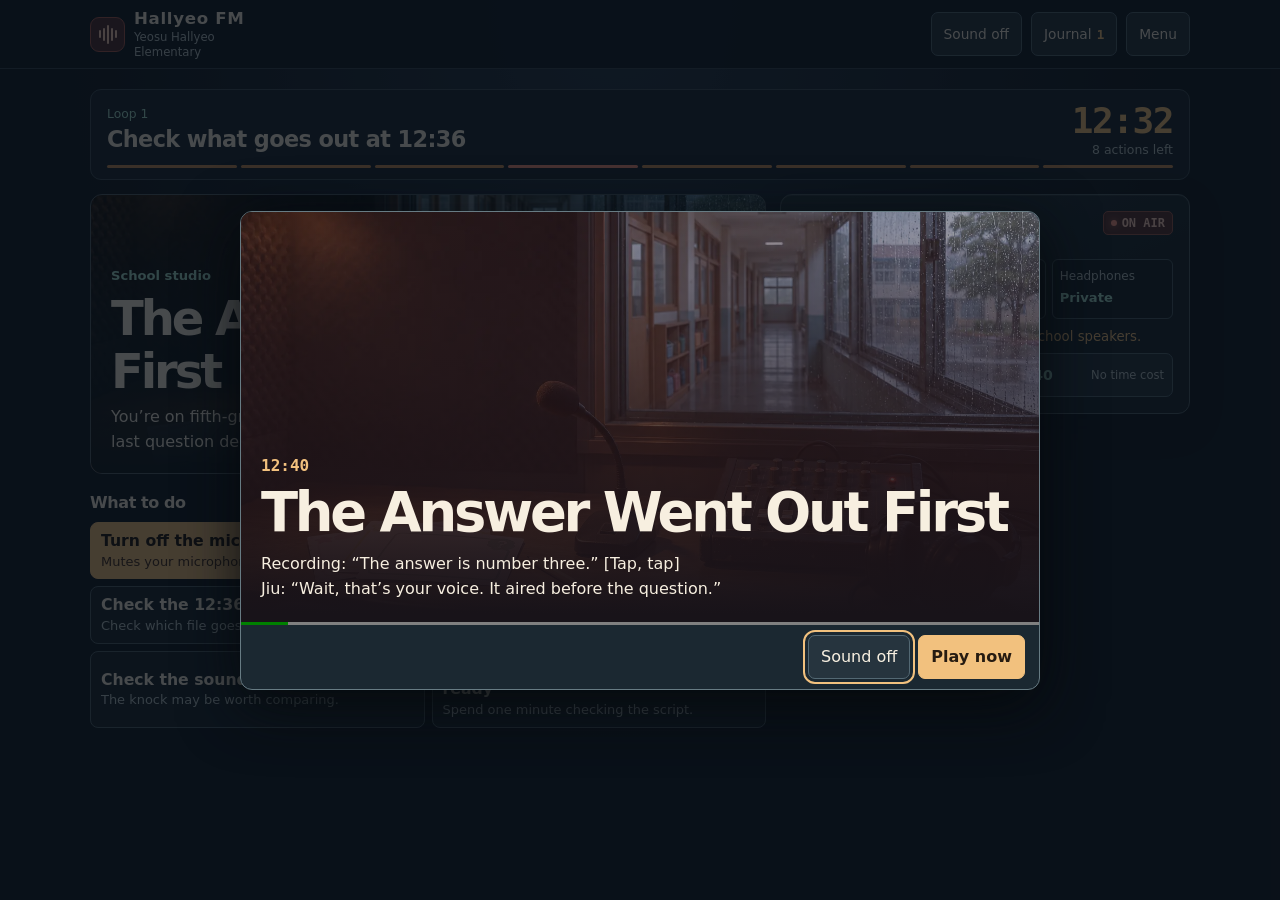
==== en/index.html @ 0b959f5b "Label the backup solving and grading scenes as standby" ====
<!doctype html>
<html lang="en">
<head>
  <meta charset="utf-8">
  <meta name="viewport" content="width=device-width, initial-scale=1">
  <title>Hallyeo FM, The Answer Went Out First</title>
  <meta name="description" content="Rewind eight minutes in the Yeosu Hallyeo Elementary studio and rescue the school quiz final.">
  <meta property="og:type" content="website">
  <meta property="og:title" content="Hallyeo FM, The Answer Went Out First">
  <meta property="og:description" content="Your mic is off. Your voice just gave the school the answer. Rewind eight minutes to fix the final.">
  <meta property="og:url" content="https://eight-minutes-to-air.asdad123asd.chatgpt.site/en/">
  <meta property="og:image" content="https://eight-minutes-to-air.asdad123asd.chatgpt.site/media/school-studio.webp">
  <meta property="og:image:alt" content="A school broadcast desk on a rainy afternoon.">
  <meta name="twitter:card" content="summary_large_image">
  <meta name="theme-color" content="#111a21">
  <link rel="stylesheet" href="../school.css?v=11">
  <script>window.location.replace('../?lang=en');</script>
</head>
<body>
  <main class="shell game">
    <h1>Hallyeo FM, The Answer Went Out First</h1>
    <p><a href="../?lang=en">Play in English</a></p>
  </main>
</body>
</html>
---- school.css ----
:root {
  color-scheme: dark;
  --bg: #111a21;
  --panel: #1b2730;
  --deep: #132027;
  --line: #40515a;
  --paper: #f7efe0;
  --muted: #b9c6c8;
  --mint: #a7e3d2;
  --gold: #f2c17e;
  --red: #ff9b87;
  --mono: ui-monospace, Consolas, monospace;
  font-family: system-ui, "Malgun Gothic", sans-serif;
  background: var(--bg);
  color: var(--paper);
}
* { box-sizing: border-box; }
[hidden] { display: none !important; }
body { margin: 0; min-width: 280px; min-height: 100vh; background: radial-gradient(ellipse at 48% 0, #263748 0, #121a22 58%); }
p, h1, h2, h3 { margin: 0; }
p { line-height: 1.55; overflow-wrap: anywhere; }
button, summary, a { -webkit-tap-highlight-color: transparent; }
button { color: inherit; font: inherit; cursor: pointer; touch-action: manipulation; }
button:focus-visible, summary:focus-visible, a:focus-visible { outline: 2px solid var(--gold); outline-offset: 3px; }
button:disabled { cursor: default; opacity: .48; }
.shell { width: min(1100px, calc(100% - 44px)); margin-inline: auto; }
.topbar { border-bottom: 1px solid #344651; background: #111b24ed; }
.topbar-inner { min-height: 68px; display: flex; justify-content: space-between; align-items: center; column-gap: 12px; }
.brand, .tools { display: flex; align-items: center; gap: 9px; }
.brand { min-width: 0; }
.brand strong, .brand > div > span { display: block; }
.brand strong { font-size: 1.04rem; letter-spacing: .04em; }
.brand > div > span { color: var(--muted); font-size: .73rem; margin-top: 2px; line-height: 1.2; }
.brand-icon { display: flex; flex: 0 0 35px; height: 35px; align-items: center; justify-content: center; gap: 2px; border: 1px solid #a85b51; border-radius: 9px; background: #4e2e31; color: #ffd1bc; }
.brand-icon i { width: 2px; border-radius: 2px; height: 8px; background: currentColor; }
.brand-icon i:nth-child(2), .brand-icon i:nth-child(4) { height: 13px; }
.brand-icon i:nth-child(3) { height: 19px; }
.utility, .primary, .listen { border: 1px solid #536873; border-radius: 7px; background: #26343e; min-height: 44px; padding: 7px 12px; }
.primary { background: var(--gold); color: #261b11; border-color: var(--gold); font-weight: 750; }
.utility:hover, .listen:hover { background: #344750; }
.primary:hover { background: #ffdb9e; }
.tools .utility { white-space: nowrap; font-size: .86rem; }
.journal-button { display: flex; align-items: center; gap: 5px; }
.count { color: var(--gold); font: 700 .79rem var(--mono); }
.menu { position: relative; }
.menu summary { list-style: none; display: flex; justify-content: center; align-items: center; cursor: pointer; }
.menu summary::-webkit-details-marker { display: none; }
.menu-items { position: absolute; z-index: 3; top: calc(100% + 5px); right: 0; display: grid; min-width: max-content; gap: 5px; padding: 6px; border: 1px solid var(--line); border-radius: 8px; background: var(--deep); box-shadow: 0 12px 30px #05090db5; }
main { padding-block: 20px 36px; }
.hud { display: grid; grid-template-columns: minmax(0, 1fr) auto; gap: 8px 20px; align-items: center; margin-bottom: 14px; padding: 13px 16px 11px; border: 1px solid var(--line); border-radius: 11px; background: #1b2731; }
.hud-meta { margin-bottom: 3px; display: flex; flex-wrap: wrap; gap: 3px 9px; color: var(--mint); font-size: .77rem; line-height: 1.3; }
#memory { color: var(--gold); }
#mission { font-size: clamp(1.05rem, 2.4vw, 1.4rem); line-height: 1.28; letter-spacing: -.028em; }
.clock-face { display: grid; justify-items: end; gap: 3px; color: var(--muted); font-size: .78rem; white-space: nowrap; }
#clock { font: 800 clamp(1.65rem, 3.6vw, 2.25rem)/1 var(--mono); letter-spacing: -.04em; color: var(--gold); }
body[data-urgent="true"] #clock { color: var(--red); }
.track { grid-column: 1 / -1; display: grid; grid-template-columns: repeat(8, 1fr); gap: 4px; }
.track i { height: 3px; border-radius: 2px; background: #344652; }
.track .remaining { background: #c8905a; }
.track .deadline { background: #f2917b; }
.loop-goals { margin-bottom: 14px; padding: 10px 12px; border: 1px solid var(--line); border-radius: 10px; background: var(--panel); }
.goals-header { display: flex; flex-wrap: wrap; align-items: baseline; justify-content: space-between; gap: 3px 10px; margin-bottom: 6px; }
.goals-header h2 { font-size: 1rem; }
#goal-recommended { color: var(--gold); font-size: .82rem; }
.goal-actions { display: grid; grid-template-columns: repeat(3, minmax(0, 1fr)); gap: 6px; }
.goal-actions button { padding-inline: 6px; font-size: .9rem; line-height: 1.3; overflow-wrap: anywhere; }
.goal-actions button:is([aria-pressed="true"], [data-suggested="true"]) { border-color: var(--gold); color: var(--gold); }
.goal-actions button[aria-pressed="true"] { background: #493b28; font-weight: 720; }
#goal-tip { margin-top: 6px; color: var(--mint); font-size: .86rem; }
.play-grid { display: grid; grid-template-columns: minmax(0, 1.65fr) minmax(0, 1fr); grid-template-areas: "scene console" "choices console" "history history"; gap: 14px; align-items: start; }
.scene { grid-area: scene; display: flex; min-height: 280px; align-items: end; position: relative; isolation: isolate; overflow: hidden; border: 1px solid #53626a; border-radius: 12px; background: #273d47 url("./media/school-studio.webp") center 55% / cover; }
.scene::before, .intro-view::before { content: ""; position: absolute; inset: 0; z-index: -1; background: linear-gradient(0deg, #111a20 1%, #111a20e8 19%, #141f269a 49%, #0b172433 85%); }
.scene[data-room="hall"] { background-position: 82% 22%; }
.scene[data-room="hall"]::before { background: linear-gradient(0deg, #16272f 12%, #163443bb 60%, #243e4b4d); }
.scene-inner { width: 100%; padding: 18px 20px; }
.scene-meta { display: flex; flex-wrap: wrap; align-items: center; justify-content: space-between; gap: 4px 8px; }
#place { color: var(--mint); font-size: .82rem; font-weight: 680; }
.public-score { display: flex; flex-wrap: wrap; align-items: baseline; gap: 2px 6px; }
.public-score span { color: var(--muted); font-size: .75rem; }
#scoreboard { flex: 0 0 auto; color: var(--gold); font: 700 .8rem/1.3 var(--mono); }
#public-score-pending, #rewind-hint { margin-top: 3px; color: var(--gold); font-size: .82rem; line-height: 1.35; }
#game-title { font-size: clamp(1.6rem, 4vw, 3rem); line-height: 1.1; letter-spacing: -.064em; margin-block: 5px 8px; }
#scene-line { max-width: 60ch; color: #f1eade; }
.pre-broadcast-line { max-width: 62ch; margin-top: 6px; padding-inline-start: 8px; border-inline-start: 2px solid var(--mint); color: var(--mint); font-size: .88rem; }
.console { grid-area: console; padding: 16px; border: 1px solid #506169; border-radius: 12px; background: linear-gradient(153deg, #26363e, #1a272f 62%); box-shadow: inset 0 1px 0 #ffffff12, 0 12px 35px #080d152e; }
.console-head { display: flex; justify-content: space-between; align-items: start; gap: 8px; padding-bottom: 11px; }
.console h2, .choices h2 { font-size: 1rem; letter-spacing: -.025em; }
#console-status { color: var(--muted); margin-top: 2px; font-size: .78rem; line-height: 1.25; }
.air-label { color: #ffd0bf; border: 1px solid #9a5b51; background: #573333; display: flex; align-items: center; gap: 5px; border-radius: 5px; padding: 4px 7px; font: 700 .75rem var(--mono); white-space: nowrap; }
.air-label i { width: 6px; height: 6px; border-radius: 50%; background: #ff9b87; box-shadow: 0 0 7px #ffa18a91; }
.air-label[data-held="true"] { color: var(--muted); border-color: var(--line); background: var(--deep); }
.air-label[data-held="true"] i { background: #7a888c; box-shadow: none; }
.air-label[data-mode="standby"] { color: var(--gold); border-color: #87694b; background: #3d3127; }
.air-label[data-mode="standby"] i { background: var(--gold); }
.channels { display: grid; grid-template-columns: repeat(3, minmax(0, 1fr)); gap: 6px; }
.channel { display: grid; gap: 4px; padding: 9px 7px; min-height: 60px; border: 1px solid #4b6069; border-radius: 6px; background: #17232b; overflow-wrap: anywhere; }
.channel span { color: var(--muted); font-size: .75rem; }
.channel strong { font-size: .82rem; color: var(--mint); line-height: 1.2; }
.channel[data-state="off"] strong { color: #c3cdd0; }
.channel[data-state="live"] { border-color: #f18b76; background: #412a2d; }
.channel[data-state="live"] strong { color: #ffd0c1; }
.cue { margin-block: 9px 7px; color: var(--gold); font-size: .83rem; line-height: 1.35; }
body[data-incident="true"] .cue { color: var(--red); }
.listen { display: grid; width: 100%; grid-template-columns: auto minmax(0, 1fr) auto; align-items: center; text-align: left; gap: 6px; min-height: 44px; color: var(--mint); font-weight: 670; font-size: .88rem; padding-inline: 8px; }
.listen small { color: var(--muted); font-size: .72rem; white-space: nowrap; font-weight: 400; }
.play-symbol { font-size: .69rem; }
.monitor-caption { color: var(--paper); font-size: .87rem; margin-top: 7px; padding: 7px; border-inline-start: 2px solid var(--mint); background: #17232b; white-space: pre-line; }
.monitor-origin { color: var(--gold); margin-top: 6px; padding-inline: 7px; font-size: .82rem; }
.excerpt { width: 100%; margin-top: 6px; color: var(--gold); text-align: left; font-weight: 680; }
.play-step { grid-area: choices; display: grid; gap: 8px; min-width: 0; }
.swap-brief { padding: 10px; border: 1px solid #6c9c8d; border-radius: 9px; background: var(--panel); }
.swap-brief h2 { font-size: 1rem; }
.swap-files { display: grid; grid-template-columns: repeat(2, minmax(0, 1fr)); gap: 6px; list-style: none; margin: 7px 0; padding: 0; }
.swap-files li { display: grid; gap: 3px; padding: 6px 8px; border: 1px solid var(--line); border-radius: 6px; background: var(--deep); font-size: .87rem; }
.swap-files span { color: var(--muted); font-size: .8rem; }
.swap-files li + li { border-color: #6c9c8d; color: var(--mint); }
.answer-cards, .classrooms { padding: 10px; border: 1px solid var(--line); border-radius: 9px; background: var(--panel); }
.answer-cards h2, .classrooms h2 { margin: 0 0 6px; font-size: .96rem; }
.classroom-list { display: grid; grid-template-columns: repeat(2, minmax(0, 1fr)); gap: 6px; list-style: none; margin: 0; padding: 0; }
.classroom-list li { display: grid; gap: 2px; padding: 6px 8px; border: 1px solid var(--line); border-radius: 6px; background: var(--deep); font-size: .86rem; }
.classroom-list li[data-state="accepted"] { border-color: #6c9c8d; }
.classroom-list li[data-state="accepted"] strong { color: var(--mint); }
#blue-classroom span { color: #a6d8f5; }
#yellow-classroom span { color: var(--gold); }
#classrooms-line { margin-top: 6px; color: var(--muted); font-size: .87rem; }
#blue-announcement span { color: #a6d8f5; }
#yellow-announcement span { color: var(--gold); }
#announcement-line { margin-top: 6px; color: var(--mint); font-size: .87rem; }
.score-slip { display: grid; grid-template-columns: minmax(0, 1fr) auto; gap: 4px 8px; margin: 8px 0 0; padding: 6px 8px; border-inline-start: 2px solid var(--gold); background: var(--deep); font-size: .82rem; }
.score-slip dd { margin: 0; font-weight: 700; }
#private-score { color: var(--gold); }
#pending-public-score { color: var(--muted); }
#grade-question { color: var(--paper); font-size: .9rem; }
#grade-prompt { margin: 3px 0 7px; color: var(--gold); font-size: .8rem; }
#grade-feedback:not(:empty) { margin-top: 7px; color: var(--gold); font-size: .83rem; }
#answer-list { display: grid; grid-template-columns: repeat(2, minmax(0, 1fr)); gap: 6px; margin: 0; padding: 0; list-style: none; }
.answer-card { display: grid; gap: 2px; padding: 6px 8px; border-radius: 6px; border: 1px solid var(--line); background: var(--deep); }
.answer-cards[data-grading="true"] .answer-card { padding: 0; border: 0; }
.answer-select { display: grid; gap: 3px; align-content: center; min-height: 54px; padding: 7px 8px; text-align: left; border: 1px solid #768d97; border-radius: 6px; background: var(--deep); }
.answer-select:hover { background: #334952; border-color: var(--gold); }
.answer-team, .answer-mark { font-size: .76rem; line-height: 1.25; }
.answer-team { color: var(--muted); }
.answer-card[data-team="blue"] .answer-team { color: #a6d8f5; }
.answer-card[data-team="yellow"] .answer-team { color: var(--gold); }
.answer-card[data-correct="true"] .answer-mark { color: var(--mint); }
.answer-option { font-size: .9rem; line-height: 1.3; overflow-wrap: anywhere; }
.action-heading { display: flex; align-items: center; justify-content: space-between; gap: 6px; min-height: 34px; padding-bottom: 5px; }
.action-heading .small { min-height: 44px; padding-block: 3px; font-size: .81rem; }
#backup-deadline-note { margin-bottom: 8px; color: var(--gold); font-size: .87rem; line-height: 1.35; }
body[data-backup-deadline="true"] #choices-heading { color: var(--gold); }
body[data-backup-deadline="true"] [data-action="hold"] { grid-column: 1 / -1; }
.actions { display: grid; grid-template-columns: 1fr 1fr; gap: 7px; }
.action { min-width: 0; min-height: 54px; display: flex; flex-direction: column; justify-content: center; gap: 3px; align-items: stretch; padding: 8px 10px; text-align: left; border: 1px solid #50636b; border-radius: 8px; background: var(--panel); }
.action:hover { background: #2d414c; }
.action[data-primary="true"] { grid-column: 1 / -1; color: #201710; border-color: var(--gold); background: var(--gold); }
.action[data-primary="true"]:hover { background: #ffdb9e; }
.action-top { display: flex; justify-content: space-between; align-items: center; column-gap: 8px; line-height: 1.25; }
.action-top strong { font-size: .98rem; min-width: 0; }
.action small { white-space: nowrap; color: var(--muted); font: .73rem var(--mono); }
.action-detail { color: var(--muted); font-size: .81rem; line-height: 1.3; }
.action[data-primary="true"] :is(small, .action-detail) { color: #452e20; }
.history { grid-area: history; border-top: 1px solid var(--line); color: var(--muted); }
.history summary { cursor: pointer; padding-block: 12px; }
.history ol, .review-list { padding: 0; margin: 0; list-style: none; }
.history li, .review-list li { display: flex; gap: 9px; padding: 7px 0; align-items: baseline; border-bottom: 1px solid #344952; }
.history time, .review-list time { color: var(--gold); font: .83rem var(--mono); white-space: nowrap; }
.ending { border: 1px solid #62706b; border-radius: 10px; padding: 16px; background: #22312f; }
.ending-meta { display: flex; align-items: center; justify-content: space-between; gap: 6px; color: var(--mint); font-size: .83rem; }
.ending:is([data-beat="announce"], [data-beat="notice"]) { border-color: #b7806b; background: #322728; }
.hold-receipts { display: grid; grid-template-columns: repeat(2, minmax(0, 1fr)); gap: 6px; margin: 8px 0; padding: 0; list-style: none; }
.hold-receipts li { padding: 7px; border: 1px solid #566c69; border-radius: 6px; background: var(--deep); color: var(--mint); font-size: .8rem; }
#hold-answer { margin-bottom: 8px; color: var(--mint); }
button[data-action="askEnvelope"] { grid-column: 1 / -1; }
.winner-reactions { display: grid; grid-template-columns: repeat(2, minmax(0, 1fr)); gap: 6px; margin: 8px 0 10px; padding: 0; list-style: none; }
.winner-reactions li { padding: 8px; border: 1px solid #566c69; border-radius: 6px; background: var(--deep); font-size: .85rem; }
.winner-reactions li[data-team="blue"] strong { color: #a6d8f5; }
.winner-reactions li[data-team="yellow"] strong { color: var(--gold); }
.winner-reactions p { margin-top: 3px; line-height: 1.4; }
.ending h2 { margin: 4px 0 8px; font-size: clamp(1.45rem, 3vw, 2.3rem); letter-spacing: -.04em; }
.ending #ending-caption { font-weight: 700; color: var(--gold); min-height: 1.65em; margin-bottom: 6px; white-space: pre-line; }
.ending #ending-story { color: var(--paper); }
.ending-next { margin-top: 8px; color: var(--muted); font-size: .88rem; }
.end-actions { display: flex; flex-wrap: wrap; gap: 6px; margin-top: 12px; }
dialog { width: min(660px, calc(100% - 20px)); max-height: calc(100dvh - 20px); padding: 0; border: 1px solid #677b83; border-radius: 12px; background: #1b2831; color: var(--paper); box-shadow: 0 16px 60px #05090be6; }
dialog::backdrop { background: #080e17bb; }
.dialog-heading { display: flex; justify-content: space-between; gap: 9px; align-items: start; padding: 14px; border-bottom: 1px solid var(--line); position: sticky; top: 0; z-index: 1; background: #1b2831; }
.dialog-heading h2 { font-size: 1.28rem; }
.dialog-heading p, .compare > p { color: var(--muted); font-size: .88rem; }
.dialog-heading button { flex-shrink: 0; }
.dialog-body { padding: 14px; }
.dialog-actions { display: flex; align-items: center; justify-content: end; padding: 10px 14px; gap: 8px; }
.intro { width: min(800px, calc(100% - 22px)); }
.intro-view { min-height: clamp(220px, 47vw, 410px); position: relative; isolation: isolate; display: flex; align-items: end; background: #263b45 url("./media/school-studio.webp") center / cover; }
.intro-view[data-shot="future"]::before { background: linear-gradient(0deg, #181319 2%, #201419df 32%, #421f2669); }
.intro-view[data-shot="shift"]::before { background: linear-gradient(0deg, #0a151c 7%, #152733e3 35%, #111d2550); }
.intro-copy { padding: 20px; width: 100%; }
#intro-clock { font: 750 1rem var(--mono); color: var(--gold); }
#intro-title { margin-block: 8px; font-size: clamp(1.6rem, 5vw, 3.4rem); line-height: 1.12; letter-spacing: -.06em; }
#intro-caption { min-height: 2.9em; color: var(--paper); white-space: pre-line; }
#intro-progress { display: block; width: 100%; height: 3px; border: 0; accent-color: var(--gold); }
.epilogue-view[data-shot="record"]::before { background: linear-gradient(0deg, #11181f 4%, #1a292eea 46%, #22313c74); }
.epilogue-view[data-shot="forward"]::before { background: linear-gradient(0deg, #132129 4%, #192e36cd 44%, #dcc89635); }
.epilogue-origin { margin-bottom: 3px; color: var(--mint); font-size: .86rem; font-weight: 650; }
#epilogue-clock { color: var(--gold); font: 750 clamp(1.65rem, 5vw, 2.7rem) var(--mono); }
#epilogue-title { margin-block: 6px 8px; font-size: clamp(1.55rem, 5vw, 3rem); }
#epilogue-caption { margin-top: 7px; color: var(--gold); }
.clues { margin: 0; padding: 0; list-style: none; display: grid; gap: 6px; }
.clues li { background: #24343e; border: 1px solid #405762; border-radius: 7px; padding: 9px; }
.clues h3 { font-size: .96rem; color: var(--mint); }
.clues p { font-size: .86rem; color: var(--paper); margin-top: 4px; }
.clues .utility { margin-top: 6px; font-size: .83rem; }
.clues .clue-transcript { padding: 6px 8px; border-inline-start: 2px solid var(--mint); white-space: pre-line; }
.compare { margin-top: 14px; padding-top: 11px; border-top: 1px solid var(--line); }
.compare-options { display: flex; flex-wrap: wrap; gap: 5px; margin-block: 8px; }
.compare-options button { font-size: .83rem; }
.compare-options button[aria-pressed="true"] { border-color: var(--gold); color: var(--gold); background: #47362b; }
#compare-feedback { color: var(--mint); margin-top: 7px; }
.source-choice { display: flex; align-items: center; flex-wrap: wrap; gap: 6px; margin-top: 9px; }
.source-choice p { flex: 0 0 100%; font-size: .87rem; }
.source-choice [aria-pressed="true"] { border-color: var(--gold); color: var(--gold); }
.recording-pair { display: grid; grid-template-columns: repeat(auto-fit, minmax(min(230px, 100%), 1fr)); gap: 6px; margin-block: 8px; }
.recording-sample button { width: 100%; text-align: start; color: var(--mint); }
#recording-missing { margin-bottom: 6px; color: var(--gold); }
@media (max-width: 700px) {
  .shell { width: min(520px, calc(100% - 22px)); }
  .topbar-inner { min-height: 57px; }
  main { padding-block: 8px 25px; }
  .hud { padding: 9px 10px 7px; margin-bottom: 8px; gap: 6px 8px; }
  .loop-goals { margin-bottom: 8px; padding: 8px; }
  .play-grid { grid-template-columns: 1fr; grid-template-areas: "scene" "console" "choices" "history"; gap: 8px; }
  .scene { min-height: 125px; }
  .scene-inner { padding: 9px 10px; }
  #game-title { font-size: clamp(1.32rem, 5vw, 1.8rem); margin-block: 2px 4px; }
  #scene-line { font-size: .88rem; line-height: 1.36; }
  #place { font-size: .73rem; }
  #scoreboard { font-size: .72rem; }
  .console { padding: 7px 8px; }
  .console-head { padding-bottom: 5px; }
  .channel { min-height: 44px; padding: 4px 5px; gap: 2px; }
  .cue { margin-block: 5px; }
  .actions { gap: 5px; }
  .action { min-height: 50px; padding: 6px 8px; }
  .action-top strong { font-size: .89rem; }
  .action-detail { font-size: .76rem; }
  body[data-urgent="true"] .scene { min-height: 92px; }
  body[data-urgent="true"] #game-title { font-size: 1.15rem; }
  body:is([data-ended="true"], [data-answering="true"], [data-classrooms="true"], [data-backup-deadline="true"], [data-swap-brief="true"]) .play-grid { grid-template-areas: "scene" "choices" "console" "history"; }
  body[data-announcement="true"] #announcement-check { order: -2; }
  body[data-announcement="true"] #choices { order: -1; }
  .action-heading { min-height: 25px; padding: 0 0 3px; }
  .action-heading .small { min-height: 44px; }
}
@media (max-width: 360px) {
  .shell { width: calc(100% - 14px); }
  .topbar-inner, .tools { gap: 4px; }
  .brand { gap: 4px; }
  .brand-icon { flex-basis: 23px; height: 28px; border-radius: 5px; }
  .brand strong { font-size: .87rem; }
  .brand > div > span { font-size: .63rem; }
  .tools .utility { padding-inline: 5px; font-size: .73rem; }
  .scene { min-height: 109px; }
  .clock-face, .channel strong { font-size: .75rem; }
  .channel span, .cue, .listen small { font-size: .72rem; }
  .listen { font-size: .79rem; }
  .action-heading .small { font-size: .75rem; padding-inline: 5px; }
  body:is([data-emergency="true"], [data-delivery="true"]) :is(#game-title, #console-status, .action-heading) { display: none; }
  body:is([data-emergency="true"], [data-delivery="true"]) .scene { min-height: 76px; }
  body:is([data-emergency="true"], [data-delivery="true"]) .scene-inner { padding-block: 7px; }
  body[data-emergency="true"] .actions [data-action="hold"] { grid-column: 1 / -1; }
  body[data-announcement="true"] .scene { min-height: 76px; }
  body[data-announcement="true"] :is(#game-title, #scene-line, #choices-heading) { display: none; }
  body[data-announcement="true"] #choices { display: flex; flex-direction: column; }
  body[data-announcement="true"] .action-heading { order: 1; justify-content: flex-end; padding-top: 4px; }
}
@media (prefers-reduced-motion: no-preference) {
  .ending { animation: reveal .22s ease-out both; }
  .ending[data-beat="received"] .hold-receipts li { animation: reveal .24s ease-out both; }
  .ending[data-beat="received"] .hold-receipts li + li { animation-delay: .36s; }
  .ending[data-beat="winnerReaction"] .winner-reactions li { animation: reveal .24s ease-out both; }
  .ending[data-beat="winnerReaction"] .winner-reactions li + li { animation-delay: .4s; }
  .epilogue-view[data-shot="forward"] .intro-copy { animation: reveal .35s ease-out both; }
  @keyframes reveal { from { opacity: .5; transform: translateY(4px); } }
}
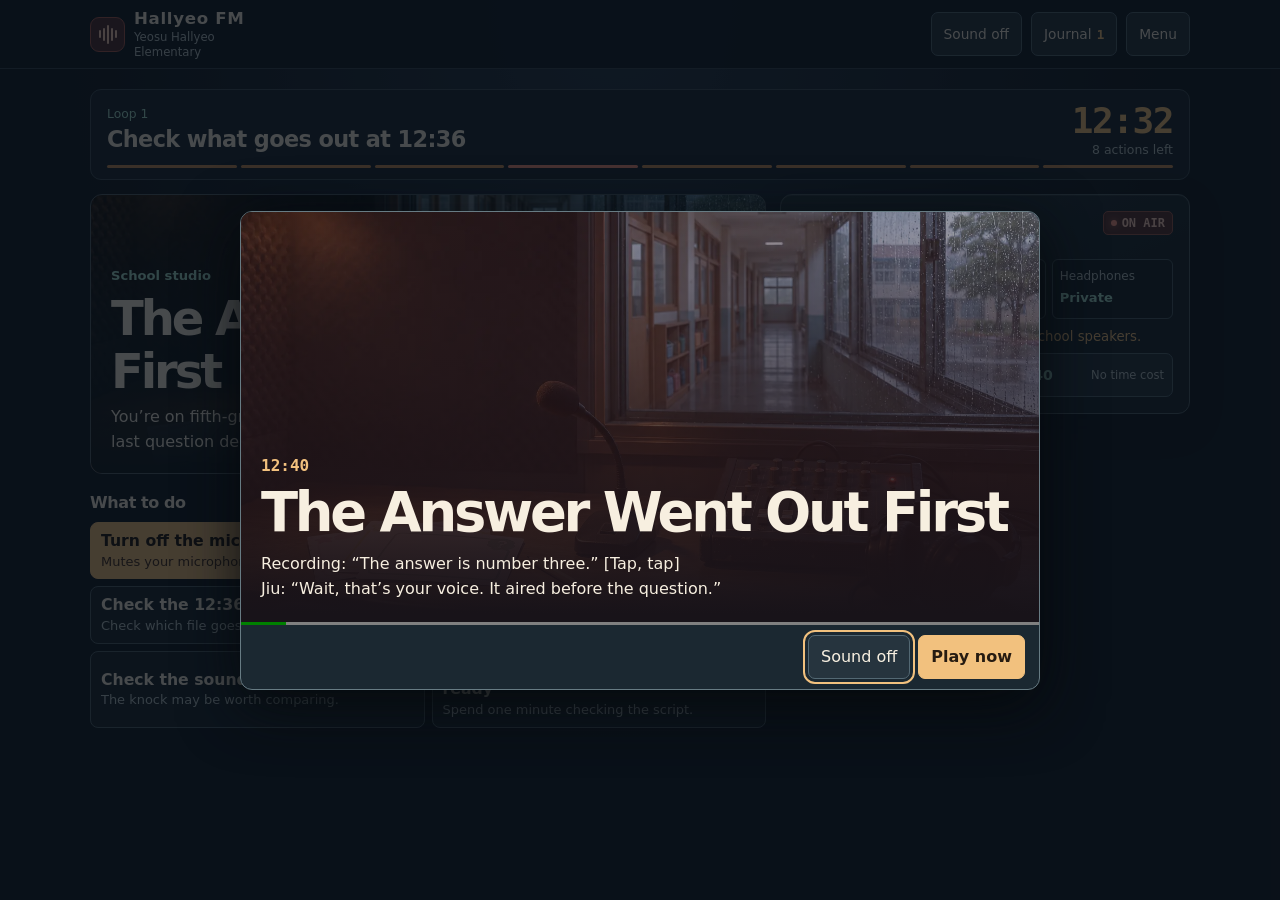
==== commit 2d9477f2: "Clarify the school quiz evidence and broadcast endings" ====
--- a/en/index.html
+++ b/en/index.html
@@ -13,7 +13,7 @@
   <meta property="og:image:alt" content="A school broadcast desk on a rainy afternoon.">
   <meta name="twitter:card" content="summary_large_image">
   <meta name="theme-color" content="#111a21">
-  <link rel="stylesheet" href="../school.css?v=11">
+  <link rel="stylesheet" href="../school.css?v=12">
   <script>window.location.replace('../?lang=en');</script>
 </head>
 <body>
--- a/school.css
+++ b/school.css
@@ -106,6 +106,7 @@
 .play-symbol { font-size: .69rem; }
 .monitor-caption { color: var(--paper); font-size: .87rem; margin-top: 7px; padding: 7px; border-inline-start: 2px solid var(--mint); background: #17232b; white-space: pre-line; }
 .monitor-origin { color: var(--gold); margin-top: 6px; padding-inline: 7px; font-size: .82rem; }
+.excerpt-prompt { color: var(--muted); margin-top: 6px; padding-inline: 7px; font-size: .82rem; }
 .excerpt { width: 100%; margin-top: 6px; color: var(--gold); text-align: left; font-weight: 680; }
 .play-step { grid-area: choices; display: grid; gap: 8px; min-width: 0; }
 .swap-brief { padding: 10px; border: 1px solid #6c9c8d; border-radius: 9px; background: var(--panel); }
@@ -178,6 +179,10 @@
 .winner-reactions p { margin-top: 3px; line-height: 1.4; }
 .ending h2 { margin: 4px 0 8px; font-size: clamp(1.45rem, 3vw, 2.3rem); letter-spacing: -.04em; }
 .ending #ending-caption { font-weight: 700; color: var(--gold); min-height: 1.65em; margin-bottom: 6px; white-space: pre-line; }
+.backup-options { display: flex; flex-wrap: wrap; gap: 6px; margin: 0 0 10px; padding: 0; list-style: none; }
+.backup-options li { padding: 5px 8px; border: 1px solid #566c69; border-radius: 6px; background: var(--deep); }
+.hold-dialogue { margin-block: 10px; padding: 8px 10px; border-inline-start: 2px solid var(--mint); background: var(--deep); }
+.hold-dialogue p + p { margin-top: 6px; }
 .ending #ending-story { color: var(--paper); }
 .ending-next { margin-top: 8px; color: var(--muted); font-size: .88rem; }
 .end-actions { display: flex; flex-wrap: wrap; gap: 6px; margin-top: 12px; }
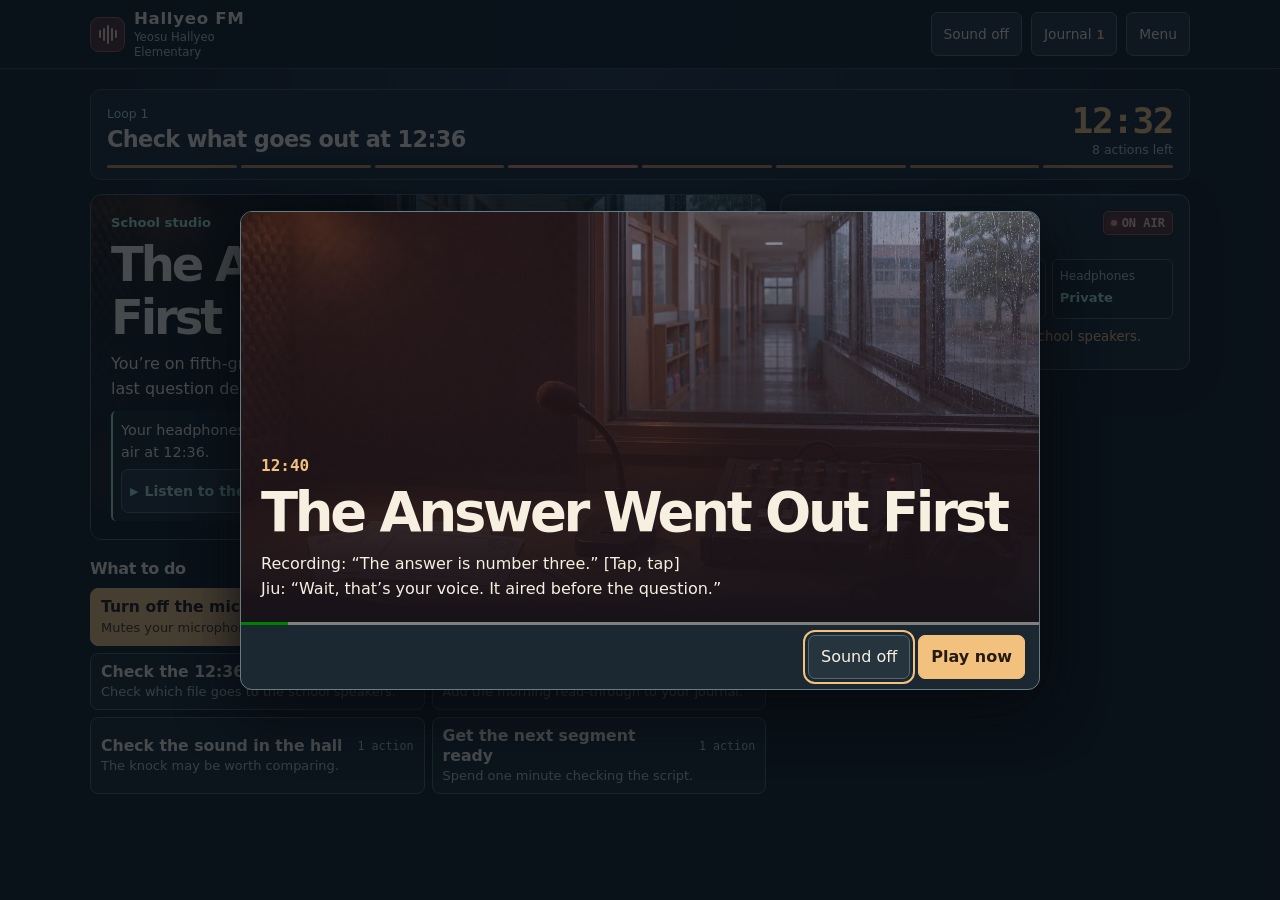
==== commit 6d2acb43: "Clarify the quiz choices and keep the live question readable" ====
--- a/en/index.html
+++ b/en/index.html
@@ -13,7 +13,7 @@
   <meta property="og:image:alt" content="A school broadcast desk on a rainy afternoon.">
   <meta name="twitter:card" content="summary_large_image">
   <meta name="theme-color" content="#111a21">
-  <link rel="stylesheet" href="../school.css?v=12">
+  <link rel="stylesheet" href="../school.css?v=14">
   <script>window.location.replace('../?lang=en');</script>
 </head>
 <body>
--- a/school.css
+++ b/school.css
@@ -82,6 +82,7 @@
 #game-title { font-size: clamp(1.6rem, 4vw, 3rem); line-height: 1.1; letter-spacing: -.064em; margin-block: 5px 8px; }
 #scene-line { max-width: 60ch; color: #f1eade; }
 .pre-broadcast-line { max-width: 62ch; margin-top: 6px; padding-inline-start: 8px; border-inline-start: 2px solid var(--mint); color: var(--mint); font-size: .88rem; }
+.opening-record { max-width: 60ch; display: grid; gap: 6px; margin-top: 9px; padding: 8px; border-inline-start: 2px solid var(--mint); border-radius: 5px; background: #17232b; font-size: .9rem; }
 .console { grid-area: console; padding: 16px; border: 1px solid #506169; border-radius: 12px; background: linear-gradient(153deg, #26363e, #1a272f 62%); box-shadow: inset 0 1px 0 #ffffff12, 0 12px 35px #080d152e; }
 .console-head { display: flex; justify-content: space-between; align-items: start; gap: 8px; padding-bottom: 11px; }
 .console h2, .choices h2 { font-size: 1rem; letter-spacing: -.025em; }
@@ -159,6 +160,7 @@
 .action-top strong { font-size: .98rem; min-width: 0; }
 .action small { white-space: nowrap; color: var(--muted); font: .73rem var(--mono); }
 .action-detail { color: var(--muted); font-size: .81rem; line-height: 1.3; }
+.action-detail.action-warning { color: var(--gold); }
 .action[data-primary="true"] :is(small, .action-detail) { color: #452e20; }
 .history { grid-area: history; border-top: 1px solid var(--line); color: var(--muted); }
 .history summary { cursor: pointer; padding-block: 12px; }
@@ -181,6 +183,9 @@
 .ending #ending-caption { font-weight: 700; color: var(--gold); min-height: 1.65em; margin-bottom: 6px; white-space: pre-line; }
 .backup-options { display: flex; flex-wrap: wrap; gap: 6px; margin: 0 0 10px; padding: 0; list-style: none; }
 .backup-options li { padding: 5px 8px; border: 1px solid #566c69; border-radius: 6px; background: var(--deep); }
+.classroom-question { margin-block: 6px 8px; color: var(--gold); }
+.classroom-question p { margin-bottom: 5px; font-weight: 680; }
+.classroom-question .backup-options { margin-bottom: 0; color: var(--paper); font-size: .88rem; }
 .hold-dialogue { margin-block: 10px; padding: 8px 10px; border-inline-start: 2px solid var(--mint); background: var(--deep); }
 .hold-dialogue p + p { margin-top: 6px; }
 .ending #ending-story { color: var(--paper); }
@@ -219,7 +224,9 @@
 .compare-options { display: flex; flex-wrap: wrap; gap: 5px; margin-block: 8px; }
 .compare-options button { font-size: .83rem; }
 .compare-options button[aria-pressed="true"] { border-color: var(--gold); color: var(--gold); background: #47362b; }
-#compare-feedback { color: var(--mint); margin-top: 7px; }
+.compare-result { margin-block: 7px 10px; padding: 8px; border: 1px solid #567870; border-radius: 7px; background: var(--deep); }
+#compare-feedback { color: var(--mint); font-size: .9rem; }
+.compare-evidence { display: flex; flex-wrap: wrap; gap: 4px 8px; margin: 5px 0 0; padding: 0; list-style: none; color: var(--gold); font-size: .82rem; }
 .source-choice { display: flex; align-items: center; flex-wrap: wrap; gap: 6px; margin-top: 9px; }
 .source-choice p { flex: 0 0 100%; font-size: .87rem; }
 .source-choice [aria-pressed="true"] { border-color: var(--gold); color: var(--gold); }
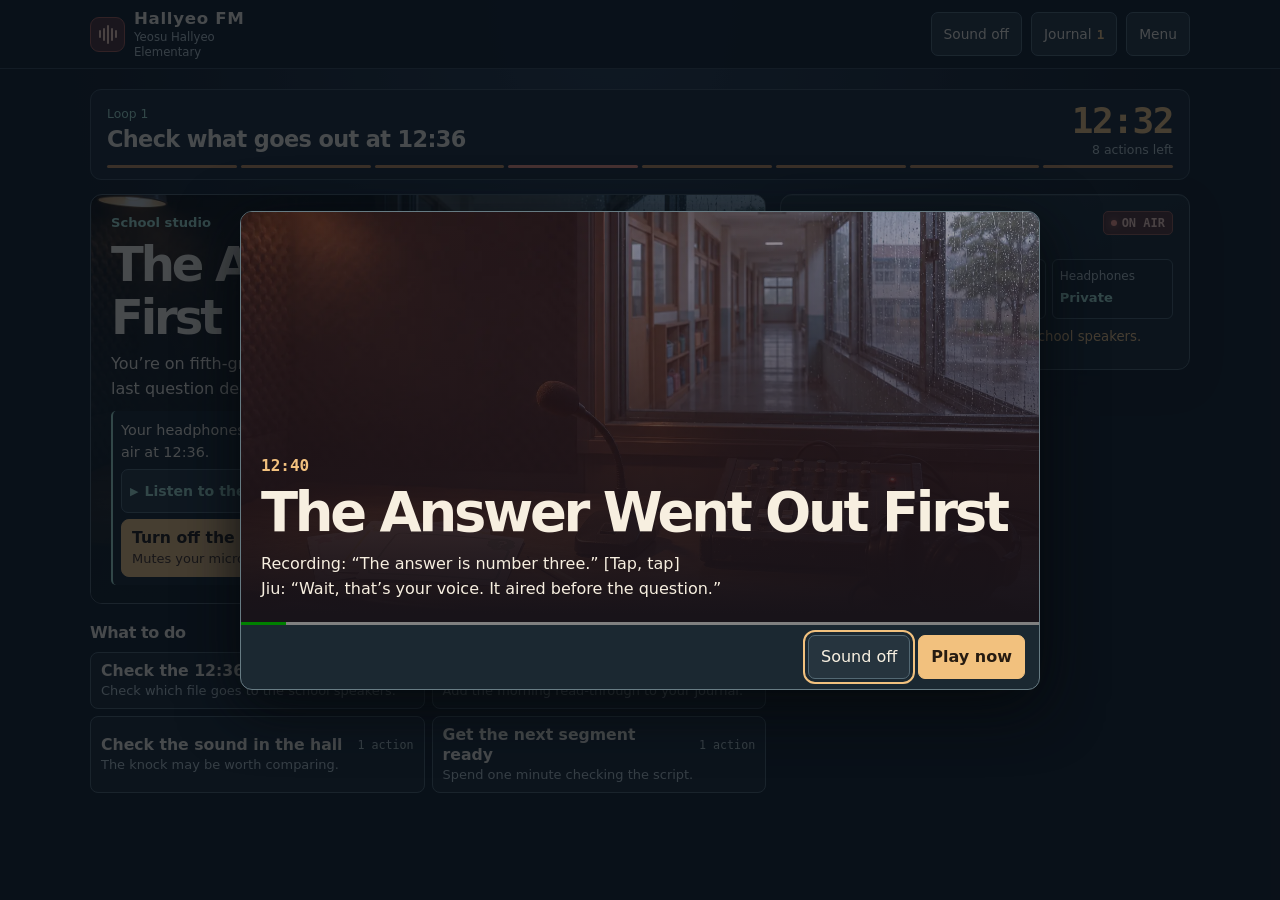
==== commit e0cea510: "Clarify deadline consequences and carry first-turn story cues" ====
--- a/en/index.html
+++ b/en/index.html
@@ -13,7 +13,7 @@
   <meta property="og:image:alt" content="A school broadcast desk on a rainy afternoon.">
   <meta name="twitter:card" content="summary_large_image">
   <meta name="theme-color" content="#111a21">
-  <link rel="stylesheet" href="../school.css?v=14">
+  <link rel="stylesheet" href="../school.css?v=15">
   <script>window.location.replace('../?lang=en');</script>
 </head>
 <body>
--- a/school.css
+++ b/school.css
@@ -83,6 +83,8 @@
 #scene-line { max-width: 60ch; color: #f1eade; }
 .pre-broadcast-line { max-width: 62ch; margin-top: 6px; padding-inline-start: 8px; border-inline-start: 2px solid var(--mint); color: var(--mint); font-size: .88rem; }
 .opening-record { max-width: 60ch; display: grid; gap: 6px; margin-top: 9px; padding: 8px; border-inline-start: 2px solid var(--mint); border-radius: 5px; background: #17232b; font-size: .9rem; }
+#opening-action:empty { display: none; }
+#opening-action .action { width: 100%; min-height: 44px; }
 .console { grid-area: console; padding: 16px; border: 1px solid #506169; border-radius: 12px; background: linear-gradient(153deg, #26363e, #1a272f 62%); box-shadow: inset 0 1px 0 #ffffff12, 0 12px 35px #080d152e; }
 .console-head { display: flex; justify-content: space-between; align-items: start; gap: 8px; padding-bottom: 11px; }
 .console h2, .choices h2 { font-size: 1rem; letter-spacing: -.025em; }
@@ -161,6 +163,7 @@
 .action small { white-space: nowrap; color: var(--muted); font: .73rem var(--mono); }
 .action-detail { color: var(--muted); font-size: .81rem; line-height: 1.3; }
 .action-detail.action-warning { color: var(--gold); }
+.action-warning { font-weight: 680; }
 .action[data-primary="true"] :is(small, .action-detail) { color: #452e20; }
 .history { grid-area: history; border-top: 1px solid var(--line); color: var(--muted); }
 .history summary { cursor: pointer; padding-block: 12px; }
@@ -187,6 +190,7 @@
 .classroom-question p { margin-bottom: 5px; font-weight: 680; }
 .classroom-question .backup-options { margin-bottom: 0; color: var(--paper); font-size: .88rem; }
 .hold-dialogue { margin-block: 10px; padding: 8px 10px; border-inline-start: 2px solid var(--mint); background: var(--deep); }
+.hold-decision { margin-top: 8px; color: var(--gold); font-weight: 650; }
 .hold-dialogue p + p { margin-top: 6px; }
 .ending #ending-story { color: var(--paper); }
 .ending-next { margin-top: 8px; color: var(--muted); font-size: .88rem; }
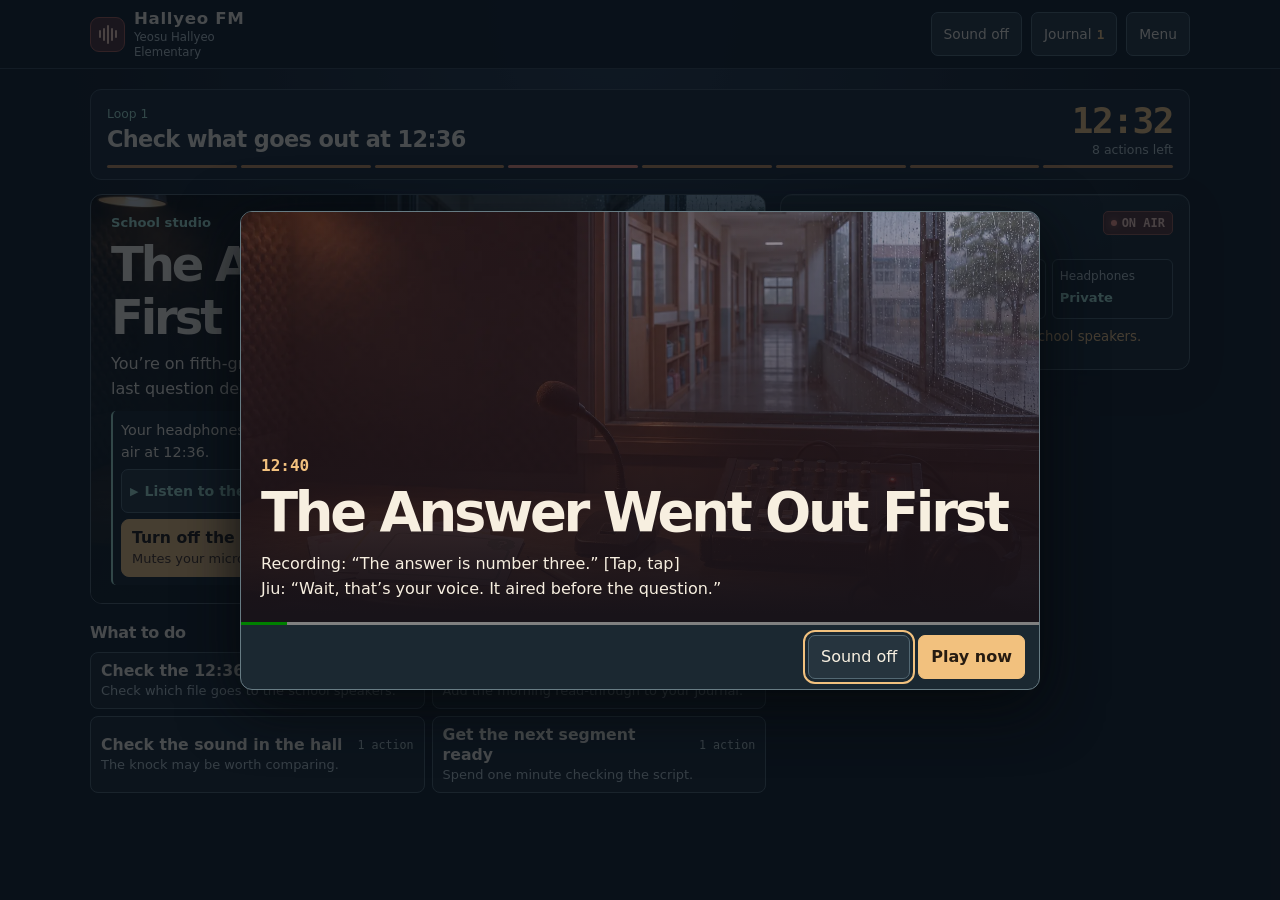
==== commit f9793612: "Clarify notebook decisions and classroom broadcast timing" ====
--- a/en/index.html
+++ b/en/index.html
@@ -13,7 +13,7 @@
   <meta property="og:image:alt" content="A school broadcast desk on a rainy afternoon.">
   <meta name="twitter:card" content="summary_large_image">
   <meta name="theme-color" content="#111a21">
-  <link rel="stylesheet" href="../school.css?v=15">
+  <link rel="stylesheet" href="../school.css?v=16">
   <script>window.location.replace('../?lang=en');</script>
 </head>
 <body>
--- a/school.css
+++ b/school.css
@@ -102,6 +102,7 @@
 .channel[data-state="off"] strong { color: #c3cdd0; }
 .channel[data-state="live"] { border-color: #f18b76; background: #412a2d; }
 .channel[data-state="live"] strong { color: #ffd0c1; }
+.channel[data-state="received"] { border-color: #6c9c8d; }
 .cue { margin-block: 9px 7px; color: var(--gold); font-size: .83rem; line-height: 1.35; }
 body[data-incident="true"] .cue { color: var(--red); }
 .listen { display: grid; width: 100%; grid-template-columns: auto minmax(0, 1fr) auto; align-items: center; text-align: left; gap: 6px; min-height: 44px; color: var(--mint); font-weight: 670; font-size: .88rem; padding-inline: 8px; }
@@ -225,17 +226,22 @@
 .clues .utility { margin-top: 6px; font-size: .83rem; }
 .clues .clue-transcript { padding: 6px 8px; border-inline-start: 2px solid var(--mint); white-space: pre-line; }
 .compare { margin-top: 14px; padding-top: 11px; border-top: 1px solid var(--line); }
-.compare-options { display: flex; flex-wrap: wrap; gap: 5px; margin-block: 8px; }
+.compare-options { display: grid; grid-template-columns: repeat(auto-fit, minmax(min(230px, 100%), 1fr)); gap: 5px; margin-block: 8px; }
 .compare-options button { font-size: .83rem; }
 .compare-options button[aria-pressed="true"] { border-color: var(--gold); color: var(--gold); background: #47362b; }
 .compare-result { margin-block: 7px 10px; padding: 8px; border: 1px solid #567870; border-radius: 7px; background: var(--deep); }
+.compare-decision, .recording-controls { display: flex; flex-wrap: wrap; gap: 5px; margin-top: 6px; }
 #compare-feedback { color: var(--mint); font-size: .9rem; }
 .compare-evidence { display: flex; flex-wrap: wrap; gap: 4px 8px; margin: 5px 0 0; padding: 0; list-style: none; color: var(--gold); font-size: .82rem; }
 .source-choice { display: flex; align-items: center; flex-wrap: wrap; gap: 6px; margin-top: 9px; }
 .source-choice p { flex: 0 0 100%; font-size: .87rem; }
 .source-choice [aria-pressed="true"] { border-color: var(--gold); color: var(--gold); }
 .recording-pair { display: grid; grid-template-columns: repeat(auto-fit, minmax(min(230px, 100%), 1fr)); gap: 6px; margin-block: 8px; }
+.recording-pair #compare-options { grid-column: 1 / -1; margin-block: 0; }
 .recording-sample button { width: 100%; text-align: start; color: var(--mint); }
+.compare-options .recording-sample { min-width: 0; padding: 7px 8px; border: 1px solid var(--line); border-radius: 7px; background: var(--deep); font-size: .86rem; }
+.recording-controls button { width: auto; }
+.recording-sample .clue-transcript { margin-top: 6px; font-size: .84rem; white-space: pre-line; }
 #recording-missing { margin-bottom: 6px; color: var(--gold); }
 @media (max-width: 700px) {
   .shell { width: min(520px, calc(100% - 22px)); }
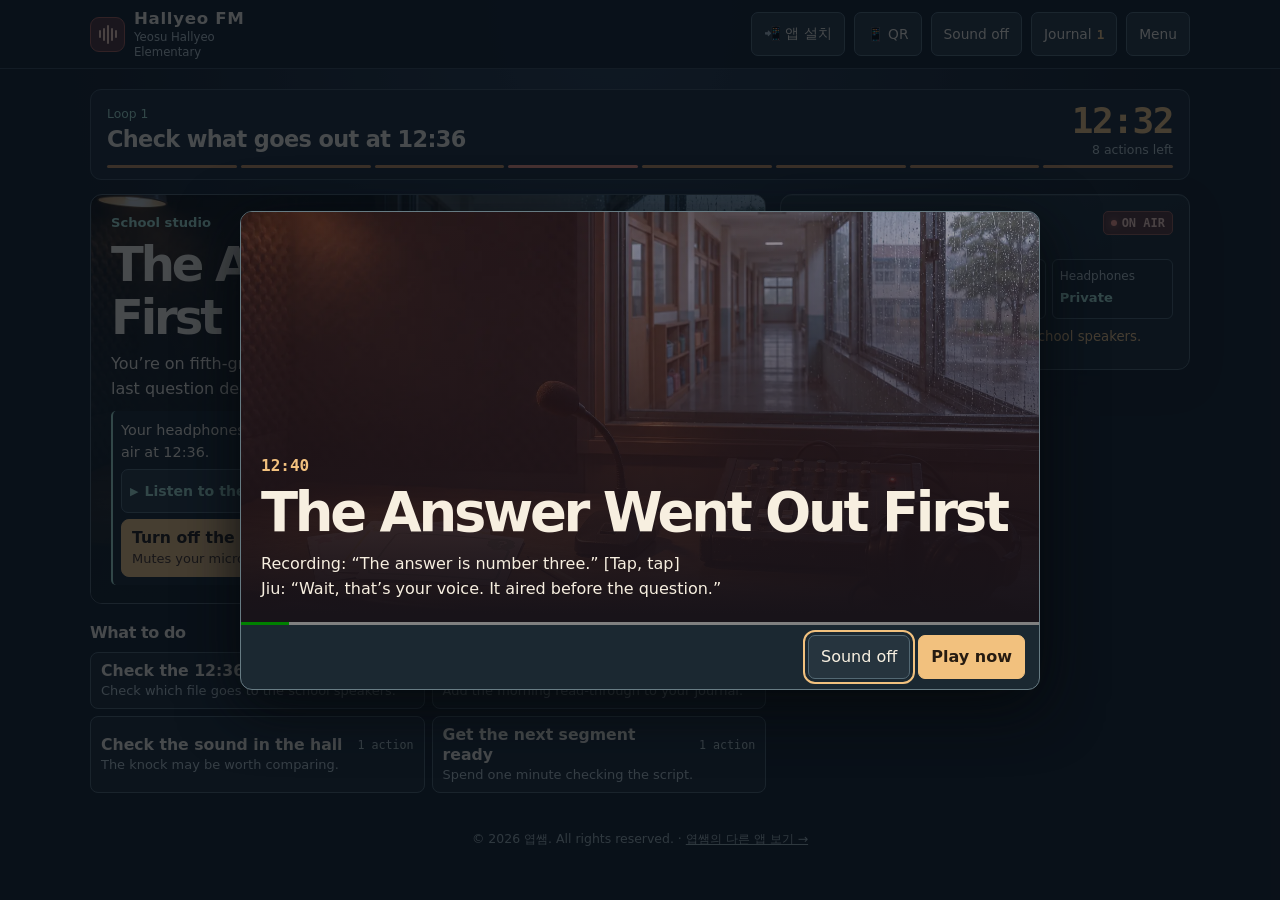
==== commit 90e328ce: "Keep the quiz endings, evidence, and broadcast log in sync" ====
--- a/en/index.html
+++ b/en/index.html
@@ -13,7 +13,7 @@
   <meta property="og:image:alt" content="A school broadcast desk on a rainy afternoon.">
   <meta name="twitter:card" content="summary_large_image">
   <meta name="theme-color" content="#111a21">
-  <link rel="stylesheet" href="../school.css?v=16">
+  <link rel="stylesheet" href="../school.css?v=17">
   <script>window.location.replace('../?lang=en');</script>
 </head>
 <body>
--- a/school.css
+++ b/school.css
@@ -194,7 +194,7 @@
 .hold-decision { margin-top: 8px; color: var(--gold); font-weight: 650; }
 .hold-dialogue p + p { margin-top: 6px; }
 .ending #ending-story { color: var(--paper); }
-.ending-next { margin-top: 8px; color: var(--muted); font-size: .88rem; }
+.ending-next { margin-top: 8px; color: var(--muted); font-size: .88rem; white-space: pre-line; }
 .end-actions { display: flex; flex-wrap: wrap; gap: 6px; margin-top: 12px; }
 dialog { width: min(660px, calc(100% - 20px)); max-height: calc(100dvh - 20px); padding: 0; border: 1px solid #677b83; border-radius: 12px; background: #1b2831; color: var(--paper); box-shadow: 0 16px 60px #05090be6; }
 dialog::backdrop { background: #080e17bb; }
@@ -303,3 +303,9 @@
   .epilogue-view[data-shot="forward"] .intro-copy { animation: reveal .35s ease-out both; }
   @keyframes reveal { from { opacity: .5; transform: translateY(4px); } }
 }
+
+/* 엽쌤 공통: 하단 문구, 휴대폰에서 "앱 " 숨김 */
+.ys-credit { margin: 22px 0 10px; text-align: center; font-size: .78rem; color: #9fb0b2; }
+.ys-credit a { color: inherit; }
+@media (max-width: 700px) { .ys-wide { display: none; } .tools { gap: 5px; } .tools .utility { padding-inline: 7px; } }
+@media (max-width: 400px) { .tools .utility { padding-inline: 5px; font-size: .74rem; } .brand > div > span { display: none; } }
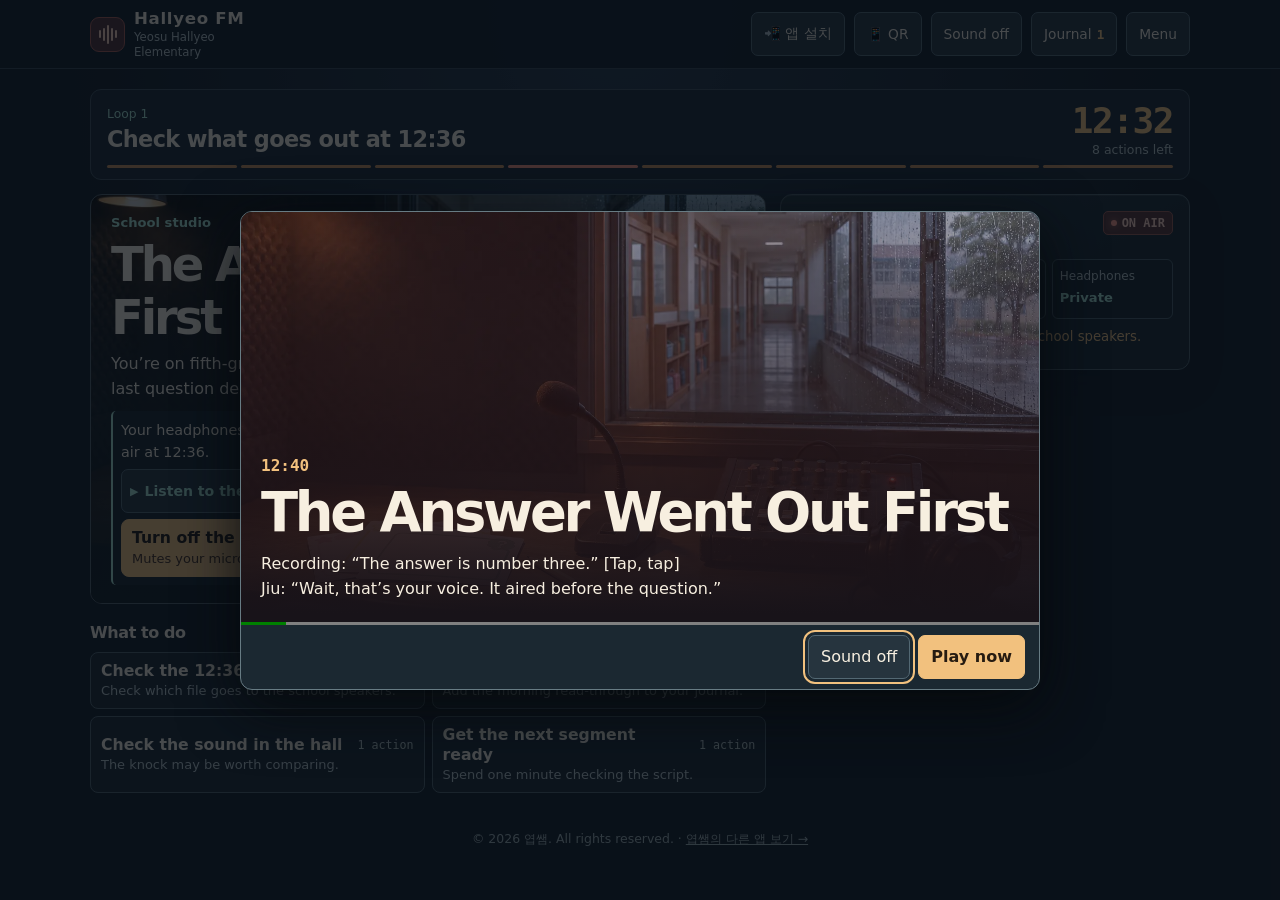
==== commit cb781d6d: "Polish school game deadlines, journal, and ending replay" ====
--- a/en/index.html
+++ b/en/index.html
@@ -13,7 +13,7 @@
   <meta property="og:image:alt" content="A school broadcast desk on a rainy afternoon.">
   <meta name="twitter:card" content="summary_large_image">
   <meta name="theme-color" content="#111a21">
-  <link rel="stylesheet" href="../school.css?v=17">
+  <link rel="stylesheet" href="../school.css?v=18">
   <script>window.location.replace('../?lang=en');</script>
 </head>
 <body>
--- a/school.css
+++ b/school.css
@@ -52,6 +52,7 @@
 #memory { color: var(--gold); }
 #mission { font-size: clamp(1.05rem, 2.4vw, 1.4rem); line-height: 1.28; letter-spacing: -.028em; }
 .clock-face { display: grid; justify-items: end; gap: 3px; color: var(--muted); font-size: .78rem; white-space: nowrap; }
+.mobile-clock-slot, #desktop-clock-slot:empty { display: none; }
 #clock { font: 800 clamp(1.65rem, 3.6vw, 2.25rem)/1 var(--mono); letter-spacing: -.04em; color: var(--gold); }
 body[data-urgent="true"] #clock { color: var(--red); }
 .track { grid-column: 1 / -1; display: grid; grid-template-columns: repeat(8, 1fr); gap: 4px; }
@@ -196,6 +197,8 @@
 .ending #ending-story { color: var(--paper); }
 .ending-next { margin-top: 8px; color: var(--muted); font-size: .88rem; white-space: pre-line; }
 .end-actions { display: flex; flex-wrap: wrap; gap: 6px; margin-top: 12px; }
+.ending-resume { display: flex; flex-wrap: wrap; align-items: center; gap: 8px 12px; margin-block: 4px 10px; }
+.ending-resume p { color: var(--muted); font-size: .88rem; }
 dialog { width: min(660px, calc(100% - 20px)); max-height: calc(100dvh - 20px); padding: 0; border: 1px solid #677b83; border-radius: 12px; background: #1b2831; color: var(--paper); box-shadow: 0 16px 60px #05090be6; }
 dialog::backdrop { background: #080e17bb; }
 .dialog-heading { display: flex; justify-content: space-between; gap: 9px; align-items: start; padding: 14px; border-bottom: 1px solid var(--line); position: sticky; top: 0; z-index: 1; background: #1b2831; }
@@ -203,6 +206,16 @@
 .dialog-heading p, .compare > p { color: var(--muted); font-size: .88rem; }
 .dialog-heading button { flex-shrink: 0; }
 .dialog-body { padding: 14px; }
+#journal[open] { display: flex; flex-direction: column; overflow: hidden; }
+#journal .dialog-body { min-height: 0; overflow-y: auto; }
+.journal-compare-actions {
+  display: flex; flex-shrink: 0; justify-content: space-between; align-items: center; gap: 8px;
+  padding: 8px 14px; border-top: 1px solid var(--line); background: var(--deep);
+}
+.journal-compare-actions button { flex-shrink: 0; margin-inline-start: auto; }
+#compare-selection-summary { min-width: 0; font-size: .75rem; color: var(--mint); }
+#compare-selection { margin: 2px 0 0; padding: 0; list-style: none; color: var(--paper); }
+#compare-selection li { overflow: hidden; white-space: nowrap; text-overflow: ellipsis; }
 .dialog-actions { display: flex; align-items: center; justify-content: end; padding: 10px 14px; gap: 8px; }
 .intro { width: min(800px, calc(100% - 22px)); }
 .intro-view { min-height: clamp(220px, 47vw, 410px); position: relative; isolation: isolate; display: flex; align-items: end; background: #263b45 url("./media/school-studio.webp") center / cover; }
@@ -244,10 +257,19 @@
 .recording-sample .clue-transcript { margin-top: 6px; font-size: .84rem; white-space: pre-line; }
 #recording-missing { margin-bottom: 6px; color: var(--gold); }
 @media (max-width: 700px) {
+  html { scroll-padding-top: 46px; }
   .shell { width: min(520px, calc(100% - 22px)); }
   .topbar-inner { min-height: 57px; }
   main { padding-block: 8px 25px; }
   .hud { padding: 9px 10px 7px; margin-bottom: 8px; gap: 6px 8px; }
+  .mobile-clock-slot:not(:empty) { display: block; position: sticky; top: 0; z-index: 2; margin-bottom: 5px; }
+  .mobile-clock-slot .clock-face {
+    display: flex; align-items: center; justify-content: space-between; gap: 8px; min-height: 34px;
+    padding: 4px 10px; border: 1px solid var(--line); border-radius: 7px;
+    background: var(--deep); white-space: normal; text-align: end;
+  }
+  .mobile-clock-slot #clock { font-size: 1.38rem; }
+  #game:has(.mobile-clock-slot:not(:empty)) .hud { grid-template-columns: minmax(0, 1fr); }
   .loop-goals { margin-bottom: 8px; padding: 8px; }
   .play-grid { grid-template-columns: 1fr; grid-template-areas: "scene" "console" "choices" "history"; gap: 8px; }
   .scene { min-height: 125px; }
@@ -286,8 +308,9 @@
   .listen { font-size: .79rem; }
   .action-heading .small { font-size: .75rem; padding-inline: 5px; }
   body:is([data-emergency="true"], [data-delivery="true"]) :is(#game-title, #console-status, .action-heading) { display: none; }
-  body:is([data-emergency="true"], [data-delivery="true"]) .scene { min-height: 76px; }
-  body:is([data-emergency="true"], [data-delivery="true"]) .scene-inner { padding-block: 7px; }
+  body[data-backup-deadline="true"] #game-title { display: none; }
+  body:is([data-emergency="true"], [data-delivery="true"], [data-backup-deadline="true"]) .scene { min-height: 76px; }
+  body:is([data-emergency="true"], [data-delivery="true"], [data-backup-deadline="true"]) .scene-inner { padding-block: 7px; }
   body[data-emergency="true"] .actions [data-action="hold"] { grid-column: 1 / -1; }
   body[data-announcement="true"] .scene { min-height: 76px; }
   body[data-announcement="true"] :is(#game-title, #scene-line, #choices-heading) { display: none; }
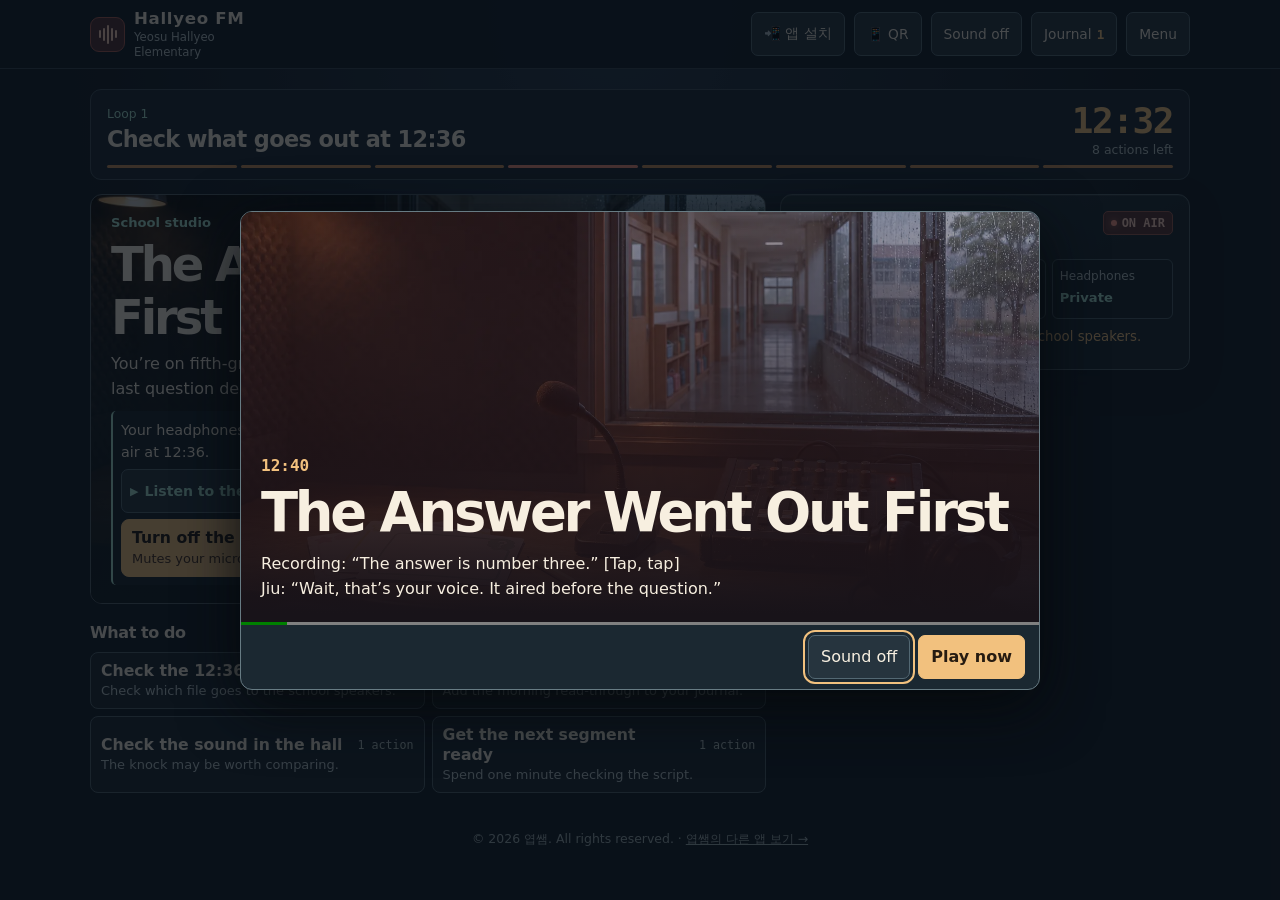
==== commit f567cfa6: "Refresh public school game asset cache keys" ====
--- a/en/index.html
+++ b/en/index.html
@@ -13,7 +13,7 @@
   <meta property="og:image:alt" content="A school broadcast desk on a rainy afternoon.">
   <meta name="twitter:card" content="summary_large_image">
   <meta name="theme-color" content="#111a21">
-  <link rel="stylesheet" href="../school.css?v=18">
+  <link rel="stylesheet" href="../school.css?v=18.1">
   <script>window.location.replace('../?lang=en');</script>
 </head>
 <body>
